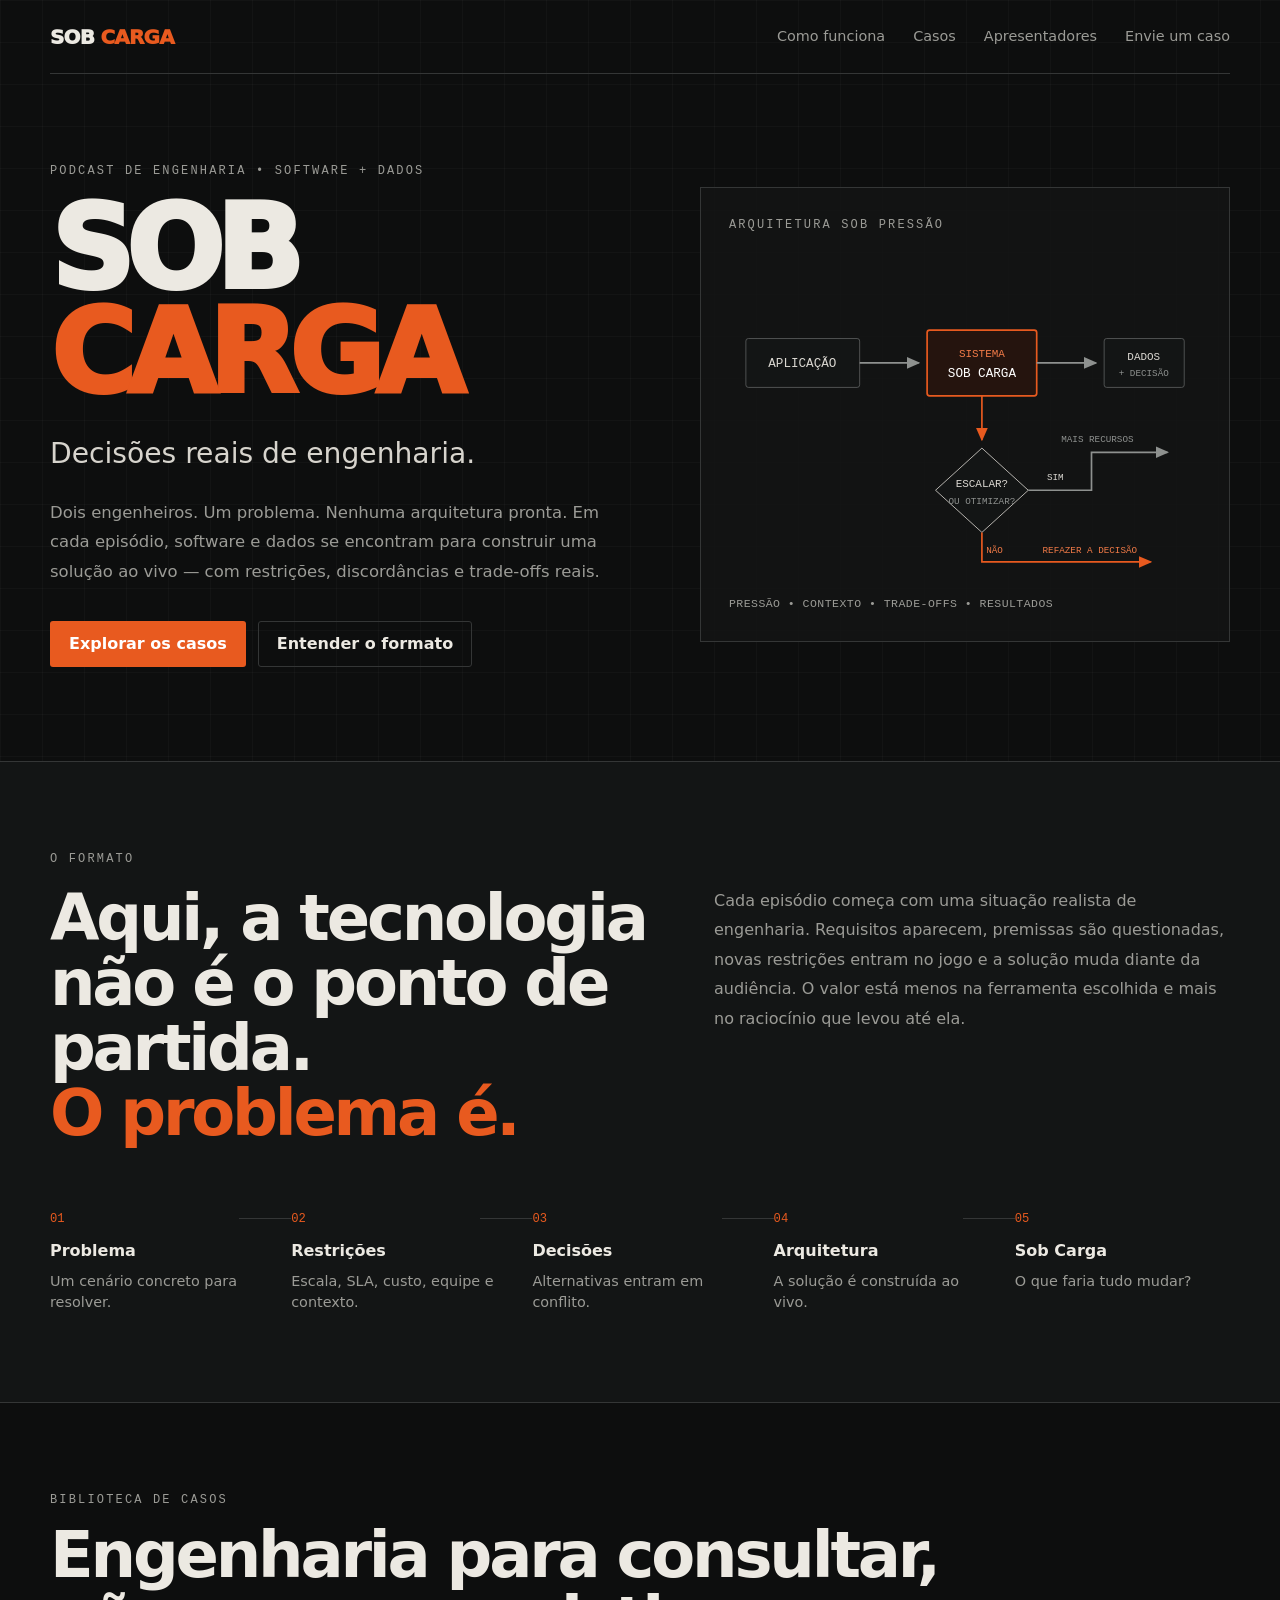
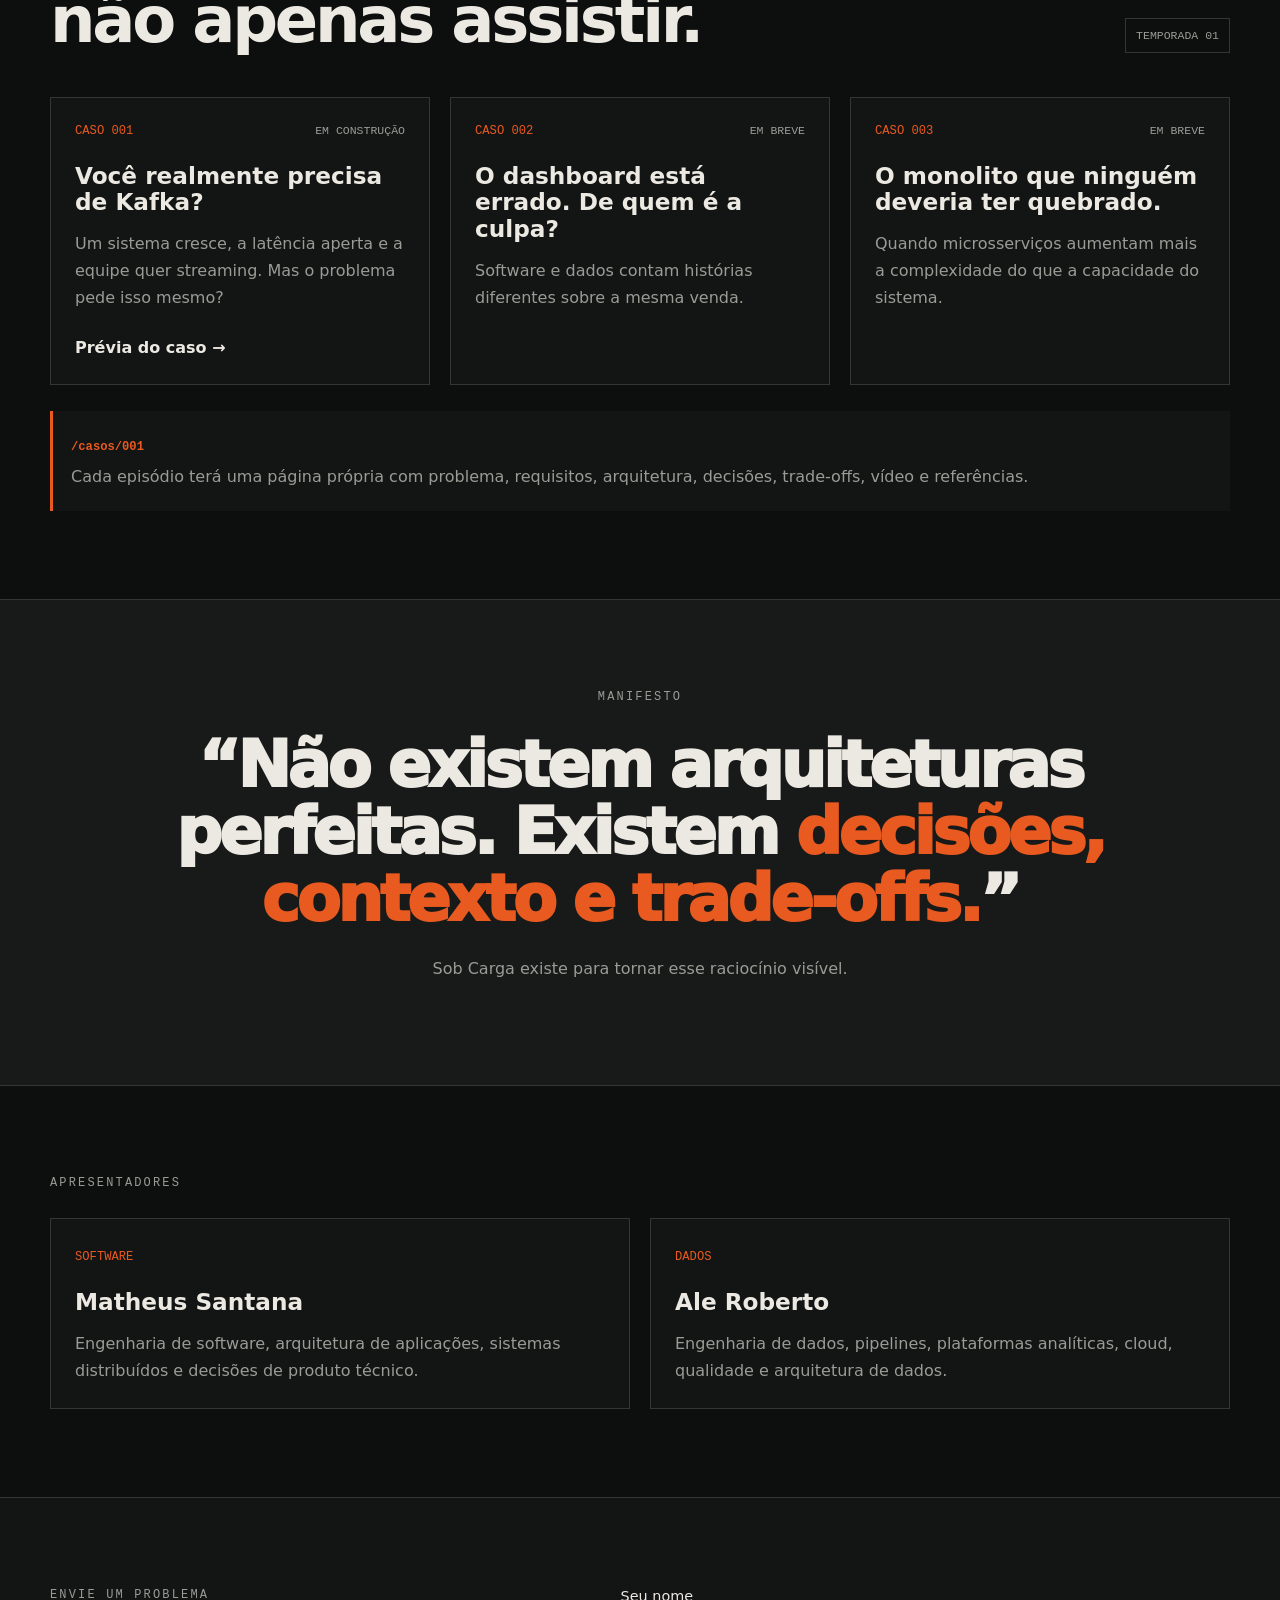
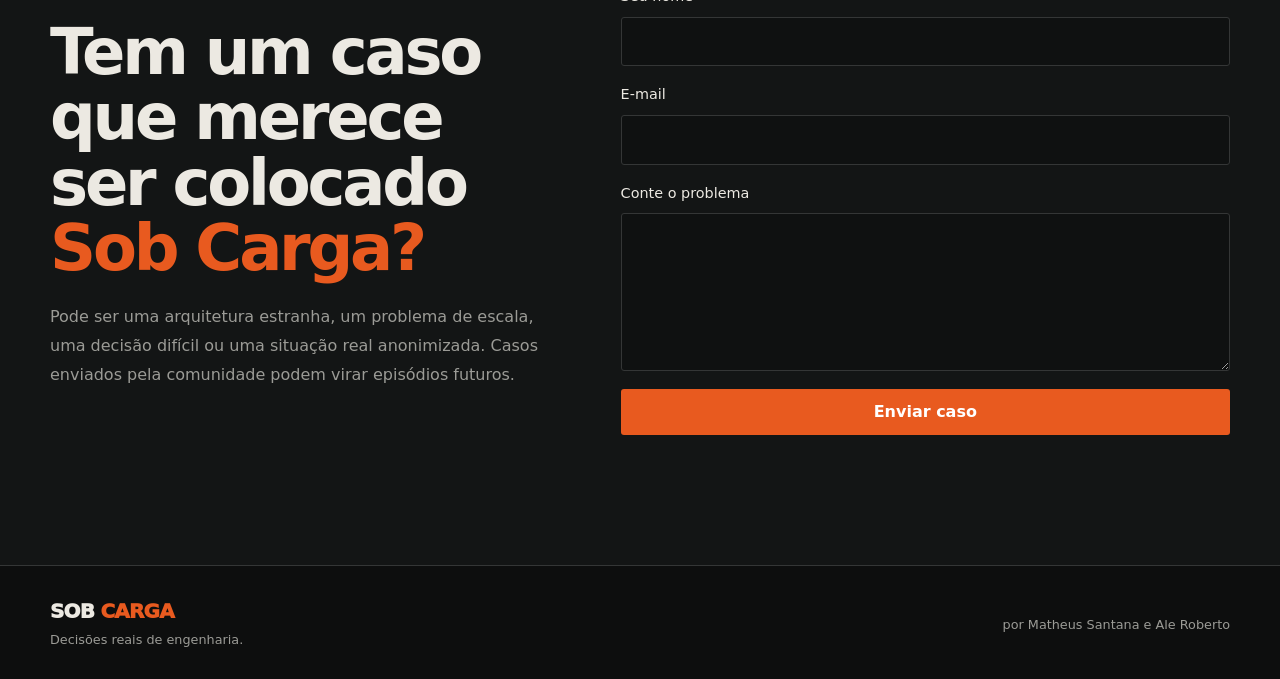
==== index.html @ 4f793120 "Initial version of Sob Carga website" ====
<!doctype html>
<html lang="pt-BR">
<head>
  <meta charset="utf-8">
  <meta name="viewport" content="width=device-width, initial-scale=1">
  <title>Sob Carga — Decisões reais de engenharia</title>
  <meta name="description" content="Sob Carga é um podcast sobre decisões reais de engenharia. Dois engenheiros, um problema e nenhuma arquitetura pronta.">
  <meta name="theme-color" content="#0d0e0e">
  <meta property="og:type" content="website">
  <meta property="og:title" content="Sob Carga — Decisões reais de engenharia">
  <meta property="og:description" content="Dois engenheiros. Um problema. Nenhuma arquitetura pronta.">
  <meta property="og:image" content="assets/img/capa-sob-carga.png">
  <link rel="stylesheet" href="css/style.css">
</head>
<body>
  <header class="site-header" id="inicio">
    <div class="shell">
      <nav class="nav" aria-label="Navegação principal">
        <a class="brand" href="#inicio">SOB <span>CARGA</span></a>
        <button class="menu-toggle" type="button" aria-expanded="false" aria-controls="main-menu">
          <span></span><span></span><span></span>
          <span class="sr-only">Abrir menu</span>
        </button>
        <div class="nav-links" id="main-menu">
          <a href="#formato">Como funciona</a>
          <a href="#casos">Casos</a>
          <a href="#hosts">Apresentadores</a>
          <a href="#enviar">Envie um caso</a>
        </div>
      </nav>

      <div class="hero">
        <div class="hero-copy">
          <p class="eyebrow">Podcast de engenharia • software + dados</p>
          <h1>SOB<br><span>CARGA</span></h1>
          <p class="hero-subtitle">Decisões reais de engenharia.</p>
          <p class="hero-text">
            Dois engenheiros. Um problema. Nenhuma arquitetura pronta.
            Em cada episódio, software e dados se encontram para construir
            uma solução ao vivo — com restrições, discordâncias e trade-offs reais.
          </p>
          <div class="hero-actions">
            <a class="btn btn-primary" href="#casos">Explorar os casos</a>
            <a class="btn btn-secondary" href="#formato">Entender o formato</a>
          </div>
        </div>

        <aside class="architecture-card" aria-label="Diagrama conceitual do Sob Carga">
          <p class="eyebrow">Arquitetura sob pressão</p>
          <svg class="architecture-svg" viewBox="0 0 560 400" role="img" aria-label="Sistema sendo colocado sob carga e reavaliado">
            <defs>
              <marker id="arrow" markerWidth="8" markerHeight="8" refX="7" refY="3.5" orient="auto">
                <polygon points="0 0, 8 3.5, 0 7"></polygon>
              </marker>
              <marker id="arrowOrange" markerWidth="8" markerHeight="8" refX="7" refY="3.5" orient="auto">
                <polygon class="arrow-orange" points="0 0, 8 3.5, 0 7"></polygon>
              </marker>
            </defs>
            <rect class="box" x="20" y="105" width="135" height="58" rx="3"></rect>
            <text x="87" y="139">APLICAÇÃO</text>
            <line class="line" x1="155" y1="134" x2="225" y2="134" marker-end="url(#arrow)"></line>
            <rect class="box box-hot" x="235" y="95" width="130" height="78" rx="3"></rect>
            <text class="hot small" x="300" y="127">SISTEMA</text>
            <text class="bright" x="300" y="151">SOB CARGA</text>
            <line class="line" x1="365" y1="134" x2="435" y2="134" marker-end="url(#arrow)"></line>
            <rect class="box" x="445" y="105" width="95" height="58" rx="3"></rect>
            <text class="small" x="492" y="130">DADOS</text>
            <text class="tiny muted" x="492" y="149">+ DECISÃO</text>
            <line class="line-hot" x1="300" y1="173" x2="300" y2="225" marker-end="url(#arrowOrange)"></line>
            <polygon class="decision" points="300,235 355,285 300,335 245,285"></polygon>
            <text class="small" x="300" y="281">ESCALAR?</text>
            <text class="tiny muted" x="300" y="301">OU OTIMIZAR?</text>
            <path class="line" d="M355 285 H430 V240 H520" marker-end="url(#arrow)"></path>
            <text class="tiny" x="387" y="273">SIM</text>
            <path class="line-hot" d="M300 335 V370 H500" marker-end="url(#arrowOrange)"></path>
            <text class="tiny hot" x="315" y="359">NÃO</text>
            <text class="tiny muted" x="437" y="228">MAIS RECURSOS</text>
            <text class="tiny hot" x="428" y="360">REFAZER A DECISÃO</text>
          </svg>
          <p class="diagram-caption">PRESSÃO • CONTEXTO • TRADE-OFFS • RESULTADOS</p>
        </aside>
      </div>
    </div>
  </header>

  <main>
    <section class="section section-panel" id="formato">
      <div class="shell">
        <p class="eyebrow">O formato</p>
        <div class="split-intro">
          <h2>Aqui, a tecnologia não é o ponto de partida.<br><span>O problema é.</span></h2>
          <p>
            Cada episódio começa com uma situação realista de engenharia.
            Requisitos aparecem, premissas são questionadas, novas restrições entram no jogo
            e a solução muda diante da audiência. O valor está menos na ferramenta escolhida
            e mais no raciocínio que levou até ela.
          </p>
        </div>

        <div class="steps">
          <article><span>01</span><h3>Problema</h3><p>Um cenário concreto para resolver.</p></article>
          <article><span>02</span><h3>Restrições</h3><p>Escala, SLA, custo, equipe e contexto.</p></article>
          <article><span>03</span><h3>Decisões</h3><p>Alternativas entram em conflito.</p></article>
          <article><span>04</span><h3>Arquitetura</h3><p>A solução é construída ao vivo.</p></article>
          <article><span>05</span><h3>Sob Carga</h3><p>O que faria tudo mudar?</p></article>
        </div>
      </div>
    </section>

    <section class="section" id="casos">
      <div class="shell">
        <div class="section-heading">
          <div>
            <p class="eyebrow">Biblioteca de casos</p>
            <h2>Engenharia para consultar,<br>não apenas assistir.</h2>
          </div>
          <span class="season-tag">TEMPORADA 01</span>
        </div>

        <div class="case-grid">
          <article class="case-card">
            <div class="case-meta"><span>CASO 001</span><small>EM CONSTRUÇÃO</small></div>
            <h3>Você realmente precisa de Kafka?</h3>
            <p>Um sistema cresce, a latência aperta e a equipe quer streaming. Mas o problema pede isso mesmo?</p>
            <a href="casos/001/">Prévia do caso →</a>
          </article>

          <article class="case-card">
            <div class="case-meta"><span>CASO 002</span><small>EM BREVE</small></div>
            <h3>O dashboard está errado. De quem é a culpa?</h3>
            <p>Software e dados contam histórias diferentes sobre a mesma venda.</p>
          </article>

          <article class="case-card">
            <div class="case-meta"><span>CASO 003</span><small>EM BREVE</small></div>
            <h3>O monolito que ninguém deveria ter quebrado.</h3>
            <p>Quando microsserviços aumentam mais a complexidade do que a capacidade do sistema.</p>
          </article>
        </div>

        <div class="route-note">
          <strong>/casos/001</strong>
          <p>Cada episódio terá uma página própria com problema, requisitos, arquitetura, decisões, trade-offs, vídeo e referências.</p>
        </div>
      </div>
    </section>

    <section class="section manifesto">
      <div class="shell manifesto-inner">
        <p class="eyebrow">Manifesto</p>
        <blockquote>“Não existem arquiteturas perfeitas. Existem <span>decisões, contexto e trade-offs.</span>”</blockquote>
        <p>Sob Carga existe para tornar esse raciocínio visível.</p>
      </div>
    </section>

    <section class="section" id="hosts">
      <div class="shell">
        <p class="eyebrow">Apresentadores</p>
        <div class="host-grid">
          <article class="host-card">
            <span>SOFTWARE</span>
            <h3>Matheus Santana</h3>
            <p>Engenharia de software, arquitetura de aplicações, sistemas distribuídos e decisões de produto técnico.</p>
          </article>
          <article class="host-card">
            <span>DADOS</span>
            <h3>Ale Roberto</h3>
            <p>Engenharia de dados, pipelines, plataformas analíticas, cloud, qualidade e arquitetura de dados.</p>
          </article>
        </div>
      </div>
    </section>

    <section class="section section-panel" id="enviar">
      <div class="shell form-layout">
        <div>
          <p class="eyebrow">Envie um problema</p>
          <h2>Tem um caso que merece ser colocado <span>Sob Carga?</span></h2>
          <p class="form-copy">Pode ser uma arquitetura estranha, um problema de escala, uma decisão difícil ou uma situação real anonimizada. Casos enviados pela comunidade podem virar episódios futuros.</p>
        </div>

        <form id="case-form" novalidate>
          <label>Seu nome<input type="text" name="name" autocomplete="name" required></label>
          <label>E-mail<input type="email" name="email" autocomplete="email" required></label>
          <label>Conte o problema<textarea name="case" rows="6" required></textarea></label>
          <button class="btn btn-primary btn-full" type="submit">Enviar caso</button>
          <p class="form-message" id="form-message" aria-live="polite"></p>
        </form>
      </div>
    </section>
  </main>

  <footer class="site-footer">
    <div class="shell footer-inner">
      <div><div class="brand footer-brand">SOB <span>CARGA</span></div><p>Decisões reais de engenharia.</p></div>
      <p>por Matheus Santana e Ale Roberto</p>
    </div>
  </footer>

  <script src="js/main.js"></script>
</body>
</html>
---- css/style.css ----
:root {
  --bg:#0d0e0e; --panel:#131515; --panel-2:#181a1a; --text:#ece9e2;
  --muted:#9b9b96; --line:#343636; --line-2:#5b5e5d; --orange:#e85a1f;
  --orange-soft:#f07a47; --max:1180px;
}
*,
*::before,
*::after { box-sizing:border-box; }
html { scroll-behavior:smooth; }
body {
  margin:0; background:var(--bg); color:var(--text);
  font-family:Inter,ui-sans-serif,system-ui,-apple-system,BlinkMacSystemFont,"Segoe UI",sans-serif;
  line-height:1.5;
}
a { color:inherit; }
button,input,textarea { font:inherit; }
img,svg { display:block; max-width:100%; }
.sr-only {
  position:absolute; width:1px; height:1px; padding:0; margin:-1px;
  overflow:hidden; clip:rect(0,0,0,0); white-space:nowrap; border:0;
}
.shell { width:min(100% - 40px,var(--max)); margin-inline:auto; }
.eyebrow {
  margin:0; color:var(--muted);
  font-family:ui-monospace,SFMono-Regular,Menlo,Monaco,Consolas,monospace;
  font-size:.75rem; letter-spacing:.18em; text-transform:uppercase;
}
.site-header {
  min-height:720px; border-bottom:1px solid var(--line);
  background:
    linear-gradient(rgba(255,255,255,.024) 1px,transparent 1px),
    linear-gradient(90deg,rgba(255,255,255,.024) 1px,transparent 1px),
    var(--bg);
  background-size:42px 42px;
}
.nav {
  min-height:74px; display:flex; align-items:center; justify-content:space-between;
  gap:24px; border-bottom:1px solid var(--line);
}
.brand {
  text-decoration:none; font-weight:950; letter-spacing:-.04em; font-size:1.25rem;
}
.brand span,
.hero h1 span,
.split-intro h2 span,
.manifesto span,
.form-layout h2 span,
.footer-brand span { color:var(--orange); }
.nav-links { display:flex; align-items:center; gap:28px; }
.nav-links a { text-decoration:none; color:var(--muted); font-size:.9rem; }
.nav-links a:hover,
.nav-links a:focus-visible { color:var(--text); }
.menu-toggle {
  display:none; width:44px; height:44px; border:1px solid var(--line);
  background:transparent; color:var(--text); border-radius:3px;
}
.menu-toggle span:not(.sr-only) {
  display:block; width:20px; height:1px; margin:5px auto; background:currentColor;
}
.hero {
  display:grid; grid-template-columns:minmax(0,1.05fr) minmax(0,.95fr);
  gap:64px; align-items:center; padding:88px 0 94px;
}
.hero h1 {
  margin:18px 0 0; max-width:760px; font-size:clamp(4.25rem,9vw,7.75rem);
  line-height:.9; letter-spacing:-.07em; font-weight:950;
}
.hero-subtitle {
  margin:28px 0 0; font-size:clamp(1.35rem,2.2vw,2rem); color:#d7d4cd;
}
.hero-text {
  max-width:650px; margin:22px 0 0; color:var(--muted); font-size:1.03rem; line-height:1.8;
}
.hero-actions { display:flex; flex-wrap:wrap; gap:12px; margin-top:34px; }
.btn {
  min-height:46px; display:inline-flex; align-items:center; justify-content:center;
  padding:0 18px; border-radius:3px; border:1px solid transparent;
  text-decoration:none; font-weight:800; cursor:pointer;
}
.btn-primary { background:var(--orange); color:#fff; }
.btn-primary:hover,
.btn-primary:focus-visible { filter:brightness(1.08); }
.btn-secondary { border-color:var(--line); background:transparent; color:var(--text); }
.btn-secondary:hover,
.btn-secondary:focus-visible { border-color:#696c6c; }
.btn-full { width:100%; }
.architecture-card {
  padding:28px; border:1px solid var(--line); background:rgba(19,21,21,.9);
}
.architecture-svg { width:100%; margin-top:16px; }
.architecture-svg text {
  text-anchor:middle; fill:#dad7d1; font-size:15px;
  font-family:ui-monospace,SFMono-Regular,Menlo,Monaco,Consolas,monospace;
}
.architecture-svg .small { font-size:13px; }
.architecture-svg .tiny { font-size:11px; }
.architecture-svg .muted { fill:#8e918f; }
.architecture-svg .bright { fill:#fff; }
.architecture-svg .hot { fill:var(--orange-soft); }
.architecture-svg .box { fill:#131515; stroke:var(--line-2); }
.architecture-svg .box-hot { fill:#25140e; stroke:var(--orange); stroke-width:2; }
.architecture-svg .line { fill:none; stroke:#8e918f; stroke-width:2; }
.architecture-svg .line-hot { fill:none; stroke:var(--orange); stroke-width:2; }
.architecture-svg marker polygon { fill:#8e918f; }
.architecture-svg marker .arrow-orange { fill:var(--orange); }
.architecture-svg .decision { fill:#131515; stroke:#d3d0ca; }
.diagram-caption {
  margin:8px 0 0; color:var(--muted);
  font-family:ui-monospace,SFMono-Regular,Menlo,Monaco,Consolas,monospace;
  font-size:.72rem; letter-spacing:.04em;
}
.section { padding:88px 0; border-bottom:1px solid var(--line); }
.section-panel { background:var(--panel); }
.split-intro {
  display:grid; grid-template-columns:minmax(0,1fr) minmax(0,.86fr);
  gap:64px; margin-top:18px;
}
.split-intro h2,
.section-heading h2,
.form-layout h2 {
  margin:0; font-size:clamp(2.3rem,5vw,4.2rem); line-height:1.02; letter-spacing:-.05em;
}
.split-intro p {
  margin:0; color:var(--muted); font-size:1rem; line-height:1.85;
}
.steps {
  display:grid; grid-template-columns:repeat(5,minmax(0,1fr));
  gap:26px; margin-top:58px;
}
.steps article { position:relative; min-width:0; }
.steps article:not(:last-child)::after {
  content:""; position:absolute; top:13px; right:-26px; width:52px; height:1px; background:var(--line);
}
.steps span,
.case-meta span,
.host-card>span,
.route-note strong {
  color:var(--orange);
  font-family:ui-monospace,SFMono-Regular,Menlo,Monaco,Consolas,monospace;
  font-size:.76rem;
}
.steps h3 { margin:10px 0 0; font-size:1rem; }
.steps p { margin:8px 0 0; color:var(--muted); font-size:.9rem; }
.section-heading {
  display:flex; align-items:end; justify-content:space-between; gap:24px;
}
.section-heading h2 { margin-top:14px; }
.season-tag {
  flex:0 0 auto; padding:8px 10px; border:1px solid var(--line); color:var(--muted);
  font-family:ui-monospace,SFMono-Regular,Menlo,Monaco,Consolas,monospace; font-size:.72rem;
}
.case-grid {
  display:grid; grid-template-columns:repeat(3,minmax(0,1fr));
  gap:20px; margin-top:44px;
}
.case-card,
.host-card {
  min-width:0; padding:24px; border:1px solid var(--line); background:var(--panel);
}
.case-meta { display:flex; justify-content:space-between; gap:16px; }
.case-meta small {
  color:var(--muted);
  font-family:ui-monospace,SFMono-Regular,Menlo,Monaco,Consolas,monospace; font-size:.72rem;
}
.case-card h3,
.host-card h3 { margin:22px 0 0; font-size:1.45rem; line-height:1.15; }
.case-card p,
.host-card p { margin:14px 0 0; color:var(--muted); line-height:1.7; }
.case-card a {
  display:inline-block; margin-top:24px; text-decoration:none; font-weight:800;
}
.case-card a:hover,
.case-card a:focus-visible { color:var(--orange-soft); }
.route-note {
  margin-top:26px; padding:22px 22px 22px 18px;
  border-left:3px solid var(--orange); background:var(--panel);
}
.route-note p { margin:8px 0 0; color:var(--muted); }
.manifesto { background:var(--panel-2); }
.manifesto-inner { max-width:980px; text-align:center; }
.manifesto blockquote {
  margin:26px auto 0; font-size:clamp(2.3rem,5vw,4.6rem);
  line-height:1.05; letter-spacing:-.05em; font-weight:950;
}
.manifesto>.shell>p:last-child { margin-top:24px; color:var(--muted); }
.host-grid {
  display:grid; grid-template-columns:repeat(2,minmax(0,1fr));
  gap:20px; margin-top:26px;
}
.form-layout {
  display:grid; grid-template-columns:minmax(0,.9fr) minmax(0,1.1fr); gap:72px;
}
.form-layout h2 { margin-top:16px; }
.form-copy { margin-top:22px; color:var(--muted); line-height:1.8; }
form { display:grid; gap:18px; }
label { display:grid; gap:9px; font-size:.9rem; }
input,
textarea {
  width:100%; border:1px solid var(--line); border-radius:3px; background:#0f1111;
  color:var(--text); padding:13px 14px; outline:none;
}
input:focus,
textarea:focus { border-color:var(--orange); }
textarea { resize:vertical; }
.form-message { min-height:24px; margin:0; color:var(--muted); font-size:.88rem; }
.site-footer { padding:30px 0; background:var(--bg); }
.footer-inner {
  display:flex; align-items:center; justify-content:space-between; gap:24px;
}
.footer-inner p { margin:4px 0 0; color:var(--muted); font-size:.8rem; }

@media (max-width:900px) {
  .hero,.split-intro,.form-layout { grid-template-columns:1fr; }
  .steps { grid-template-columns:1fr 1fr; }
  .steps article::after { display:none; }
  .case-grid { grid-template-columns:1fr; }
  .hero { padding-top:62px; }
}
@media (max-width:720px) {
  .shell { width:min(100% - 28px,var(--max)); }
  .nav { position:relative; }
  .menu-toggle { display:block; }
  .nav-links {
    position:absolute; top:74px; left:0; right:0; z-index:20; display:none;
    padding:16px; border:1px solid var(--line); background:#111313;
    flex-direction:column; align-items:stretch;
  }
  .nav-links.is-open { display:flex; }
  .nav-links a { min-height:44px; display:flex; align-items:center; }
  .hero { gap:38px; padding:56px 0 64px; }
  .hero h1 { font-size:clamp(4rem,21vw,6.5rem); }
  .architecture-card { padding:18px; }
  .section { padding:62px 0; }
  .steps,.host-grid { grid-template-columns:1fr; }
  .section-heading,.footer-inner { align-items:flex-start; flex-direction:column; }
}
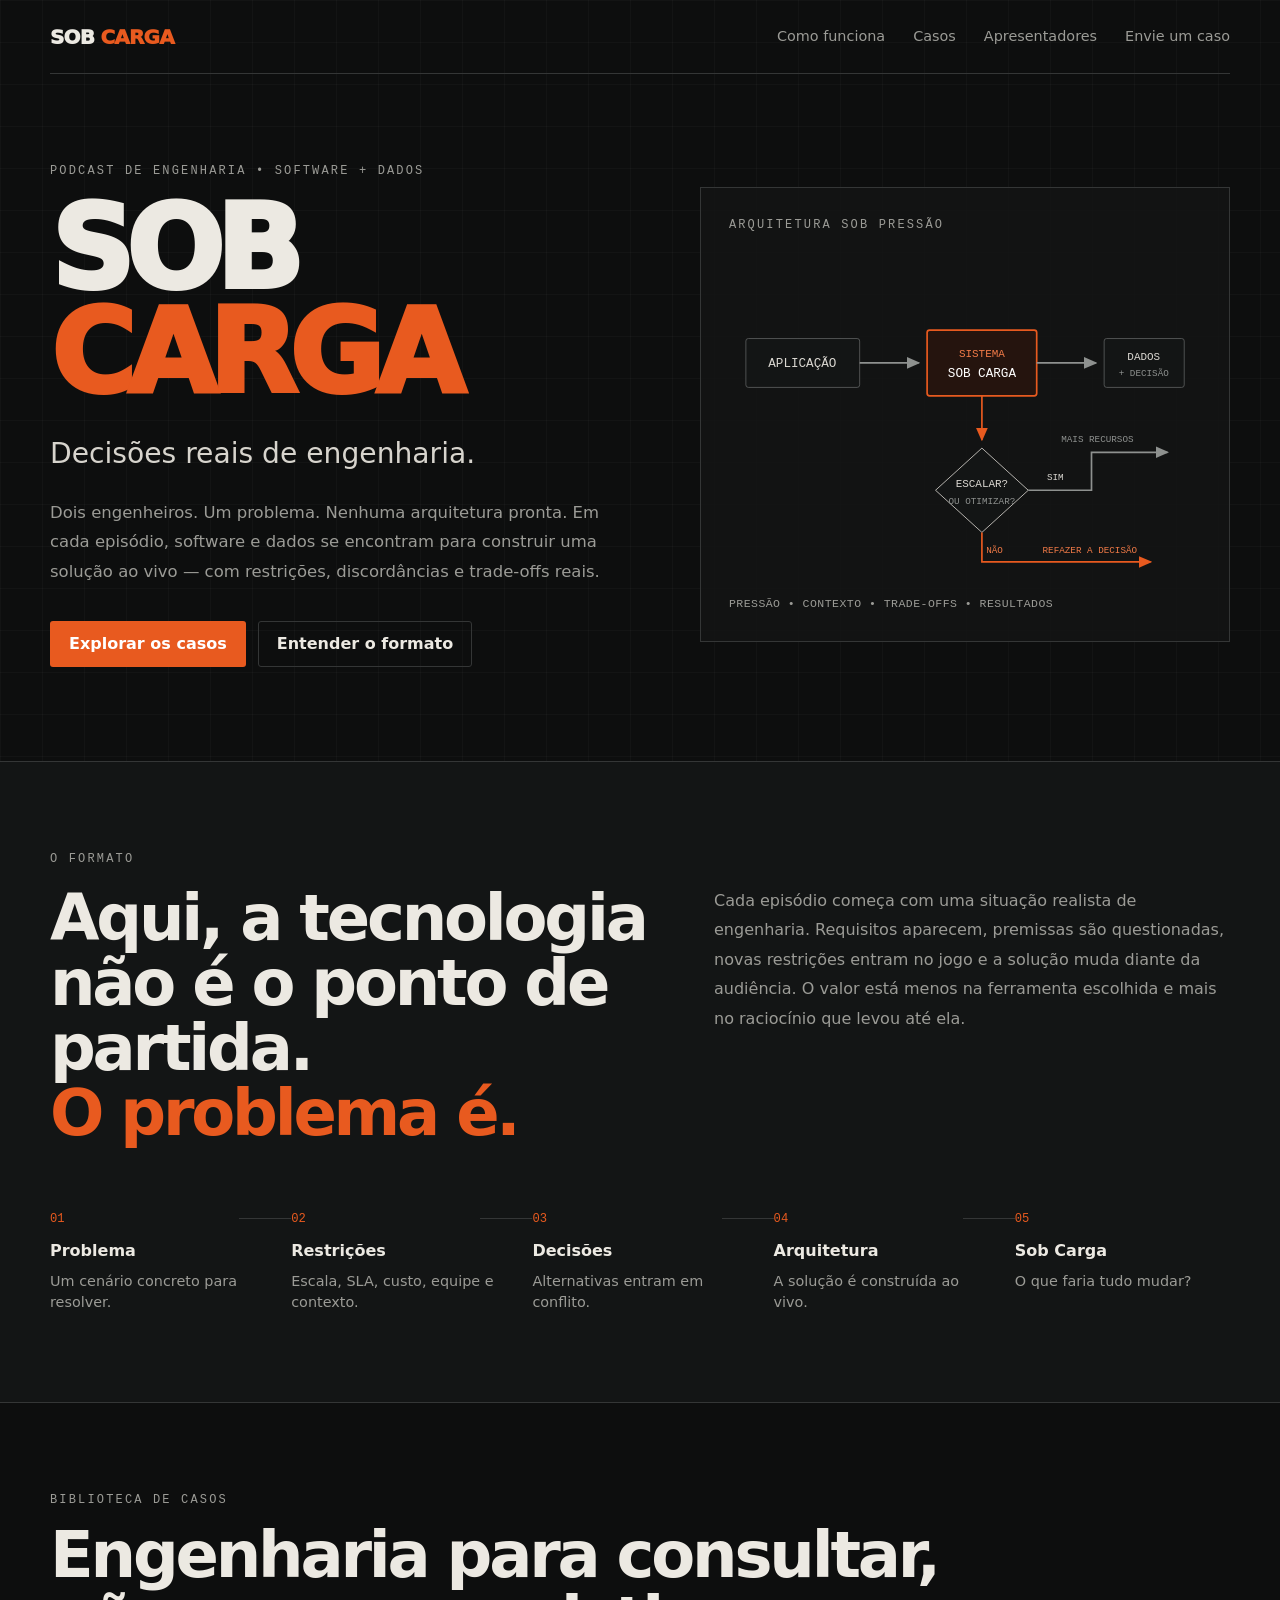
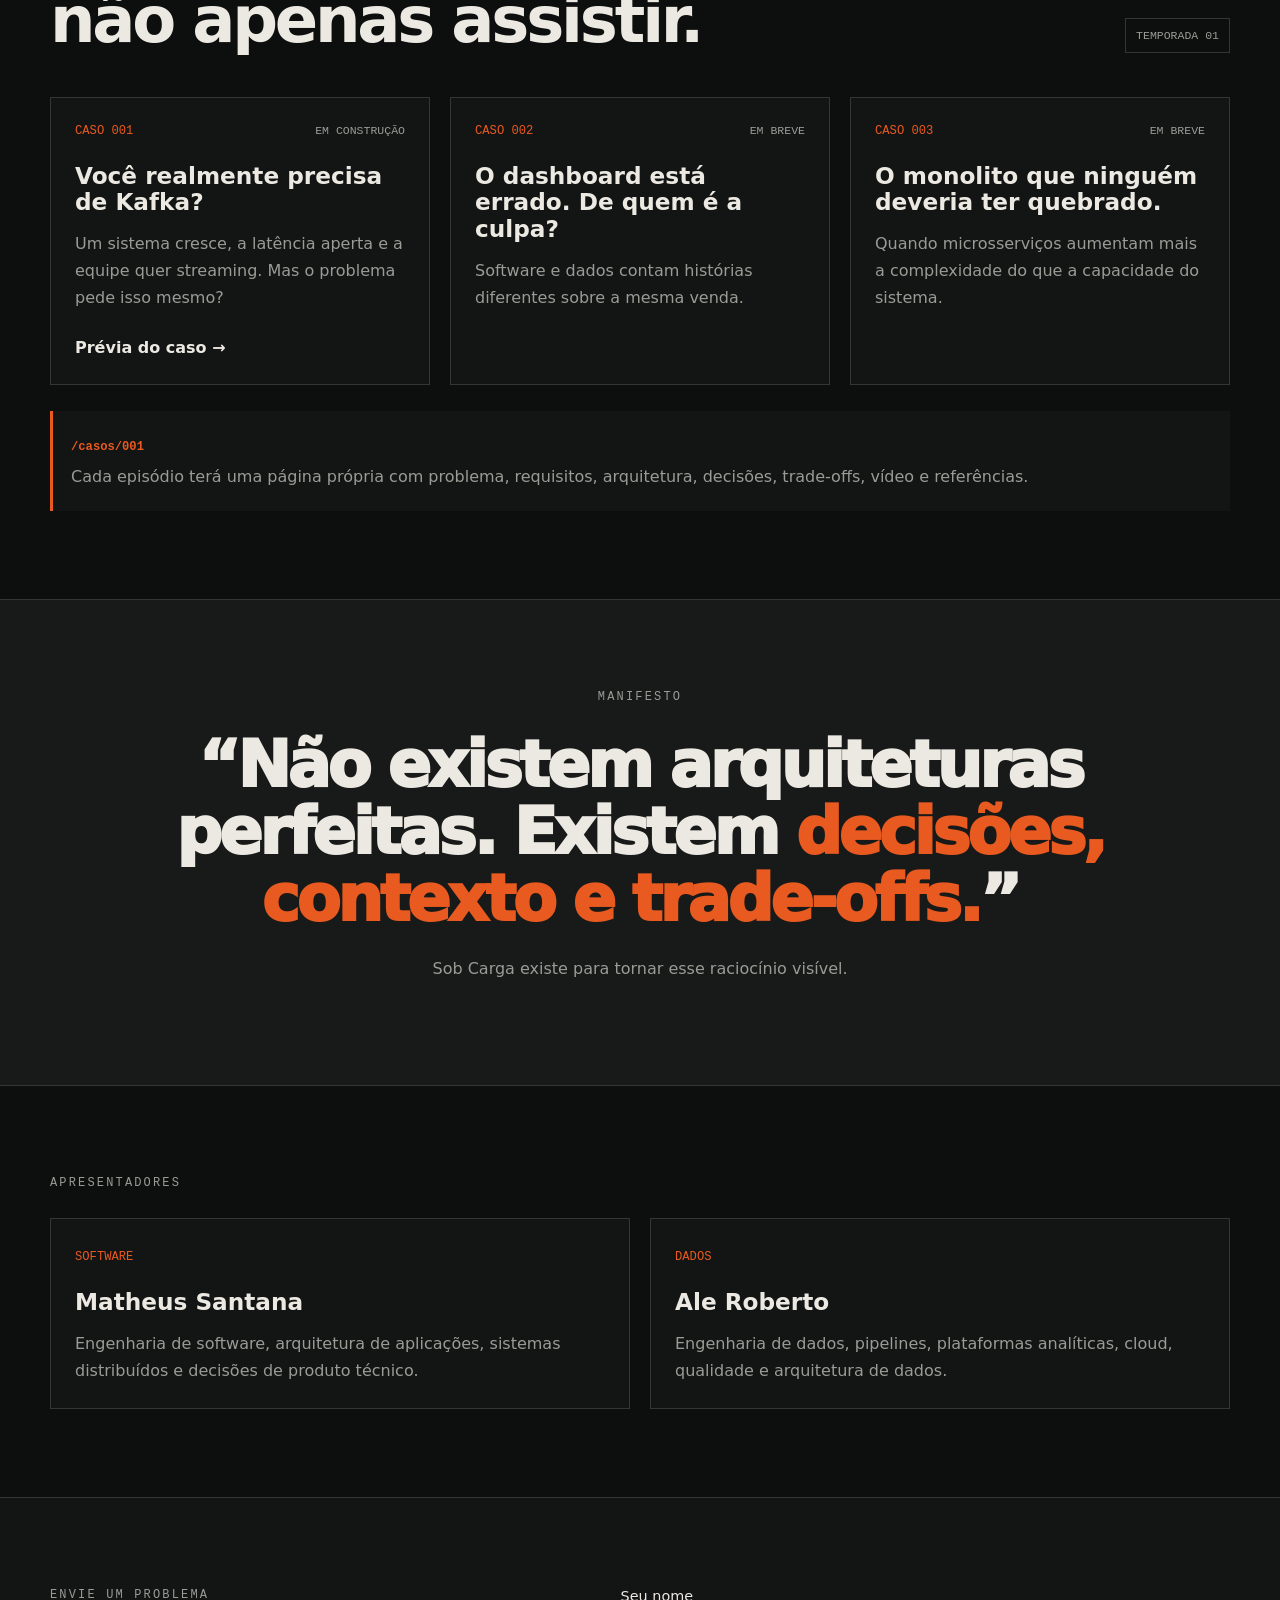
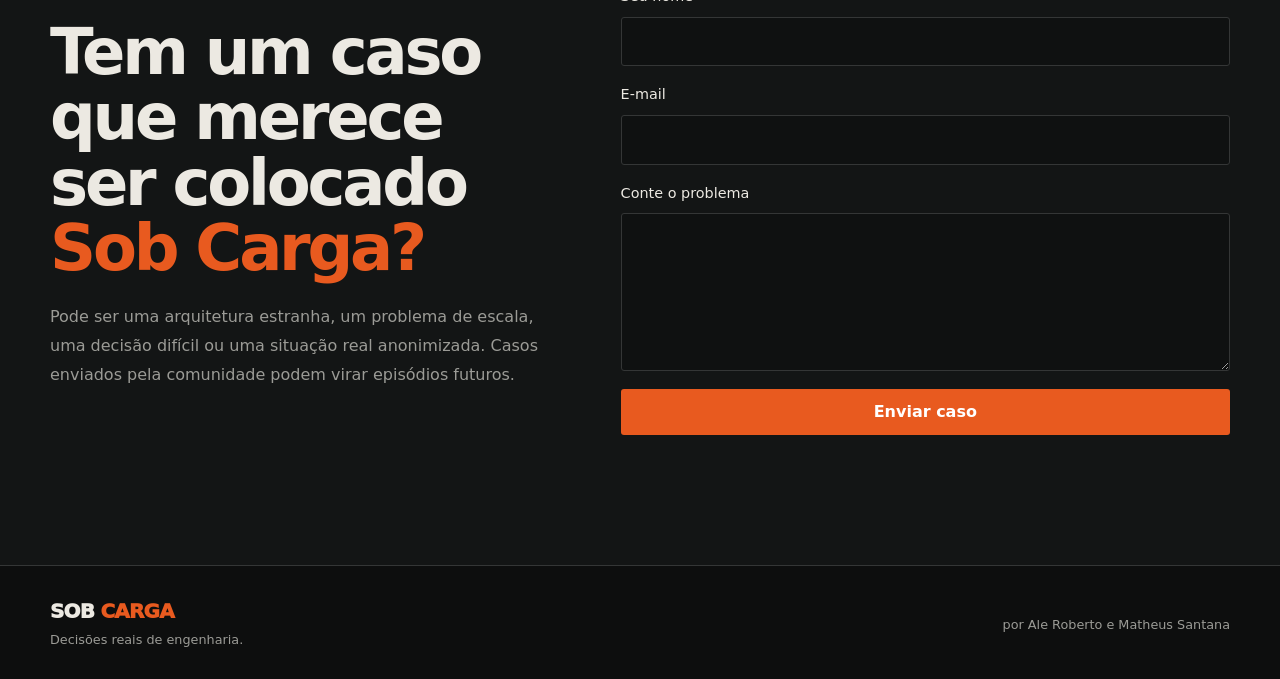
==== commit 3c6cd48b: ":Redefined layout" ====
--- a/index.html
+++ b/index.html
@@ -193,7 +193,7 @@
   <footer class="site-footer">
     <div class="shell footer-inner">
       <div><div class="brand footer-brand">SOB <span>CARGA</span></div><p>Decisões reais de engenharia.</p></div>
-      <p>por Matheus Santana e Ale Roberto</p>
+      <p>por Ale Roberto e Matheus Santana</p>
     </div>
   </footer>
 
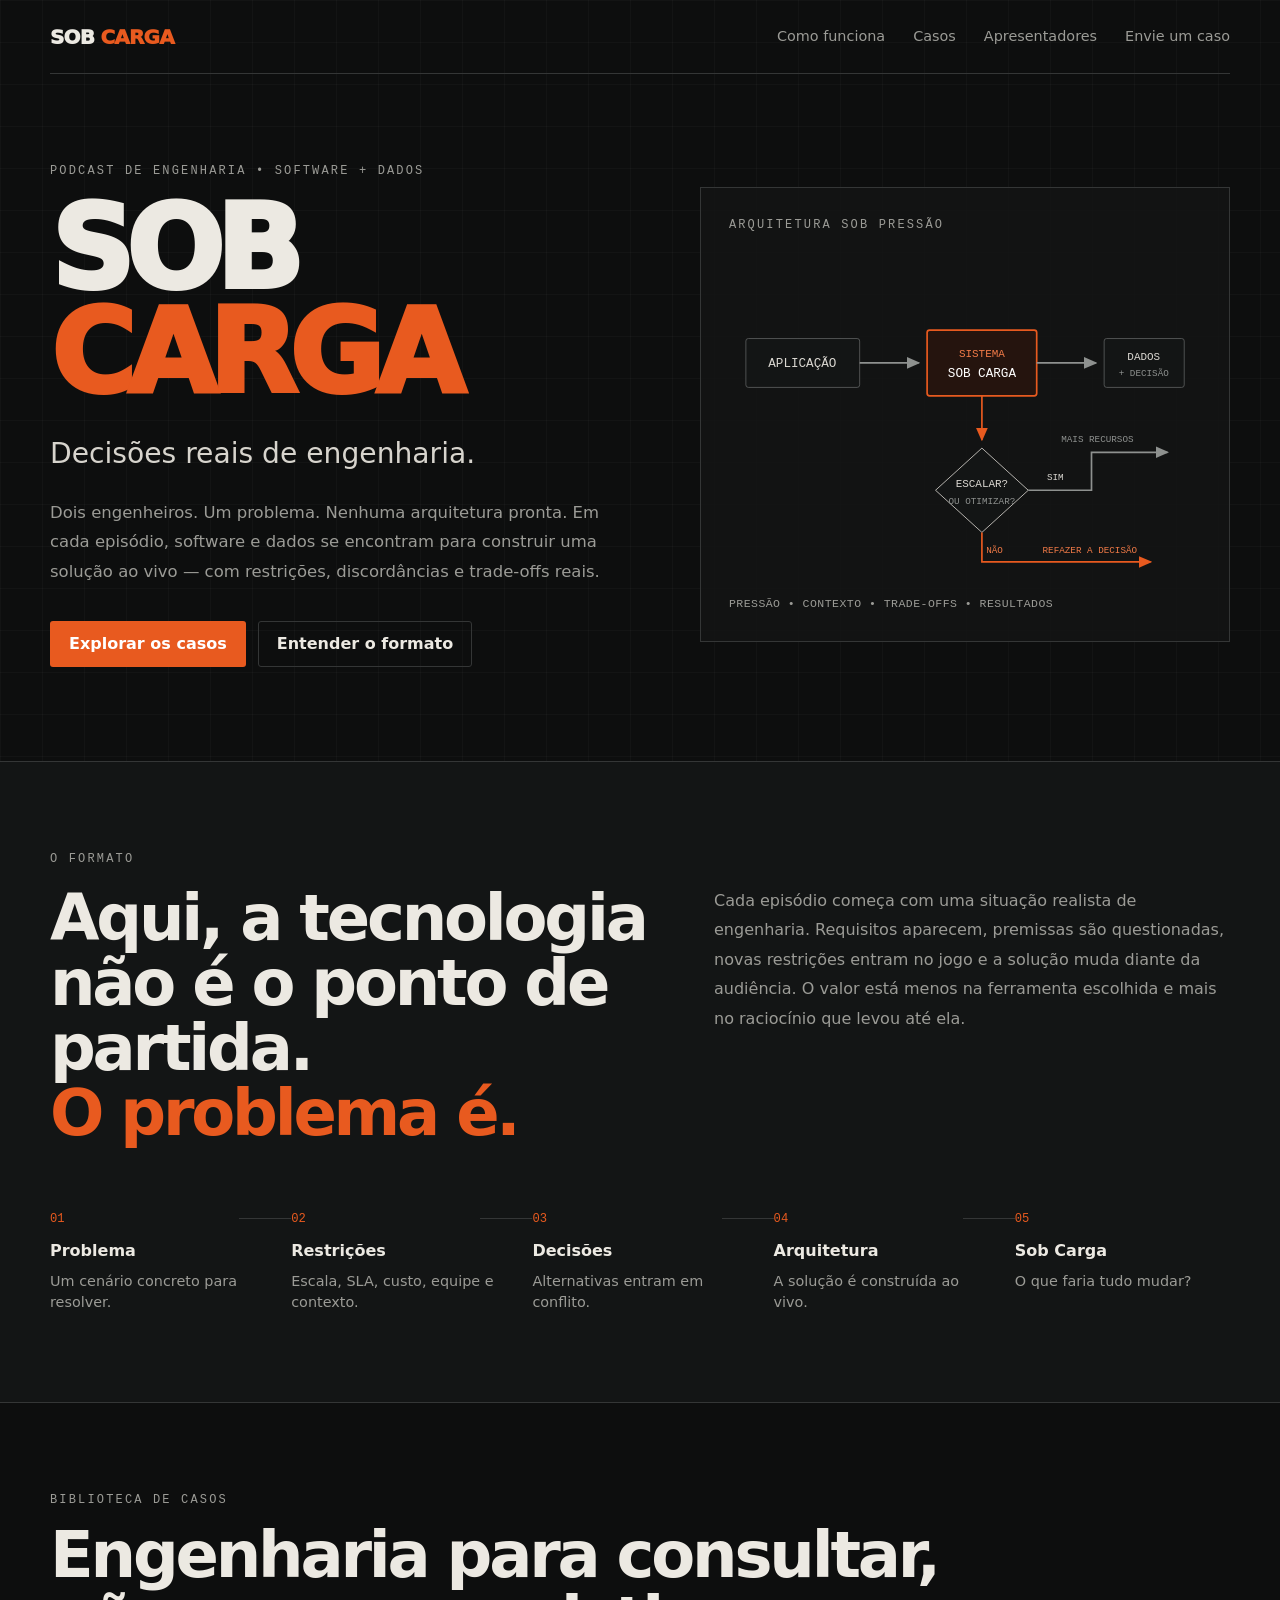
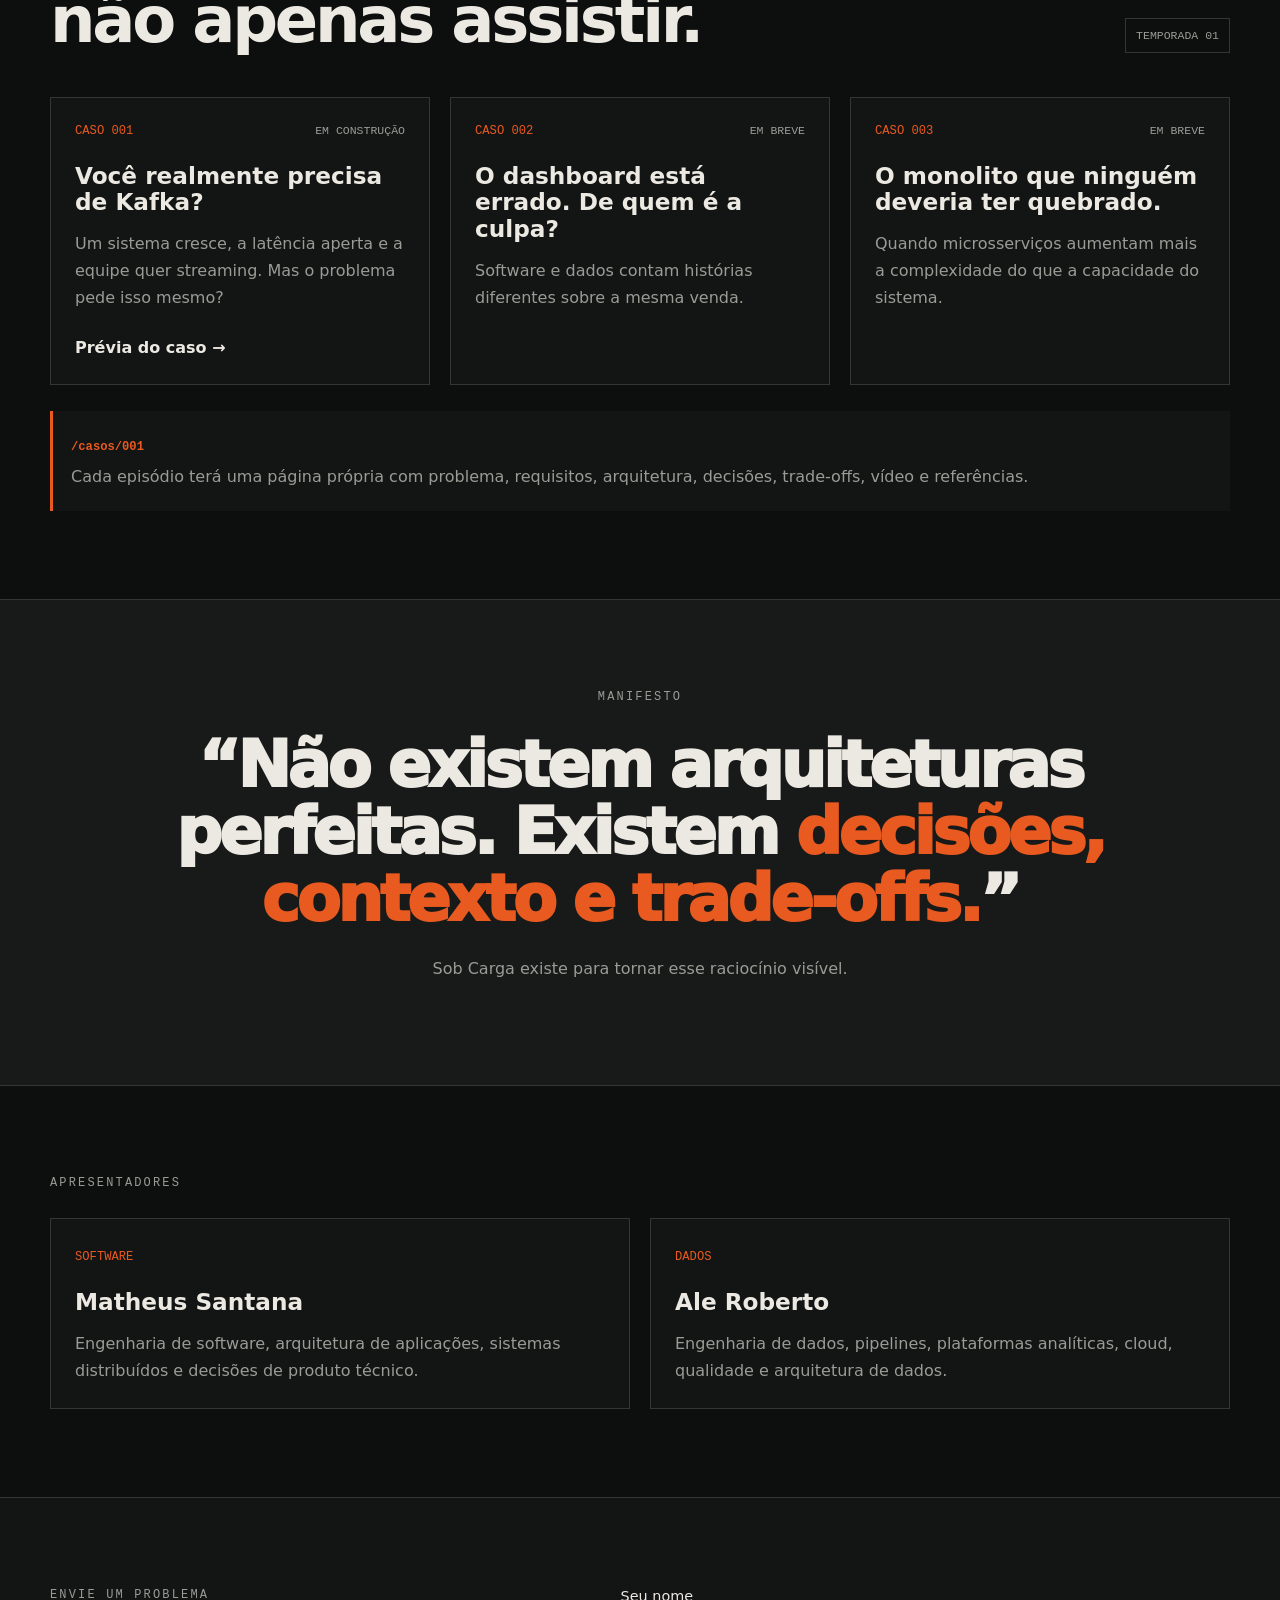
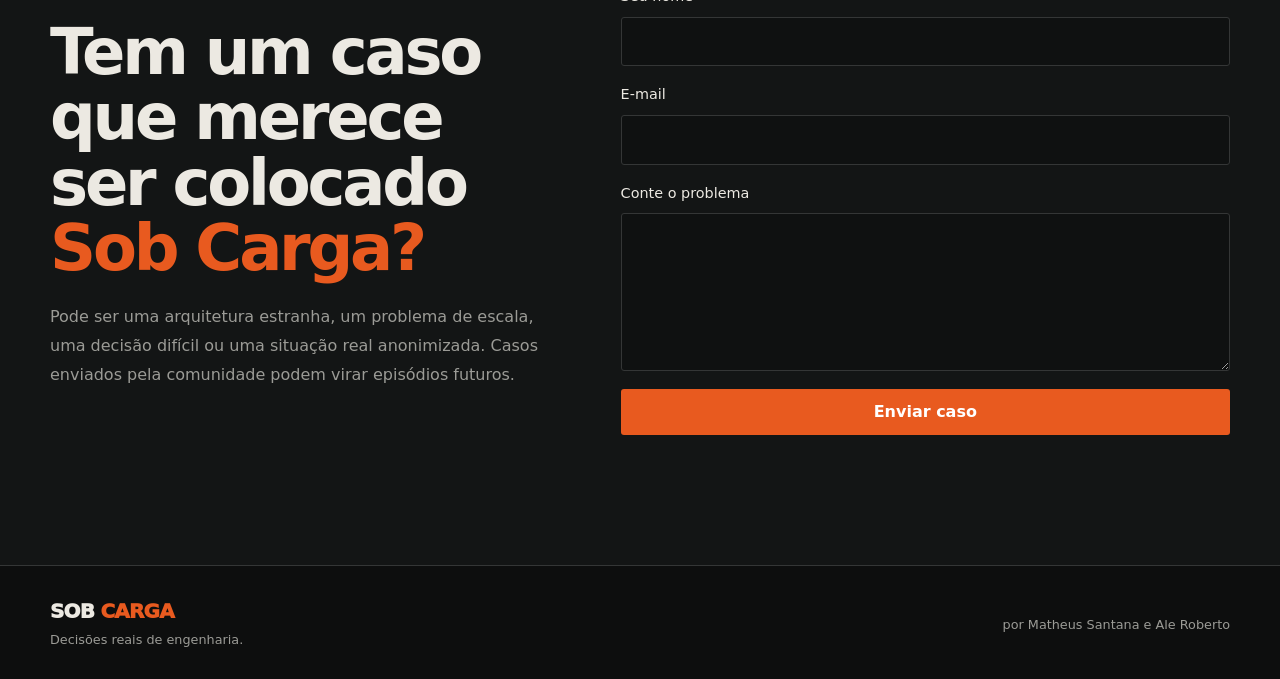
==== commit c959a5fc: "Integrate case submission form with Formspree" ====
--- a/index.html
+++ b/index.html
@@ -179,10 +179,28 @@
           <p class="form-copy">Pode ser uma arquitetura estranha, um problema de escala, uma decisão difícil ou uma situação real anonimizada. Casos enviados pela comunidade podem virar episódios futuros.</p>
         </div>
 
-        <form id="case-form" novalidate>
-          <label>Seu nome<input type="text" name="name" autocomplete="name" required></label>
-          <label>E-mail<input type="email" name="email" autocomplete="email" required></label>
-          <label>Conte o problema<textarea name="case" rows="6" required></textarea></label>
+        <form id="case-form"
+              action="https://formspree.io/f/xaeygqwk"
+              method="POST"
+              novalidate>
+          <input type="hidden" name="_subject" value="Novo caso enviado pelo site Sob Carga">
+          <input type="hidden" name="origem" value="Landing page Sob Carga">
+
+          <label>
+            Seu nome
+            <input type="text" name="name" autocomplete="name" required>
+          </label>
+
+          <label>
+            E-mail
+            <input type="email" name="email" autocomplete="email" required>
+          </label>
+
+          <label>
+            Conte o problema
+            <textarea name="case" rows="6" required></textarea>
+          </label>
+
           <button class="btn btn-primary btn-full" type="submit">Enviar caso</button>
           <p class="form-message" id="form-message" aria-live="polite"></p>
         </form>
@@ -193,7 +211,7 @@
   <footer class="site-footer">
     <div class="shell footer-inner">
       <div><div class="brand footer-brand">SOB <span>CARGA</span></div><p>Decisões reais de engenharia.</p></div>
-      <p>por Ale Roberto e Matheus Santana</p>
+      <p>por Matheus Santana e Ale Roberto</p>
     </div>
   </footer>
 
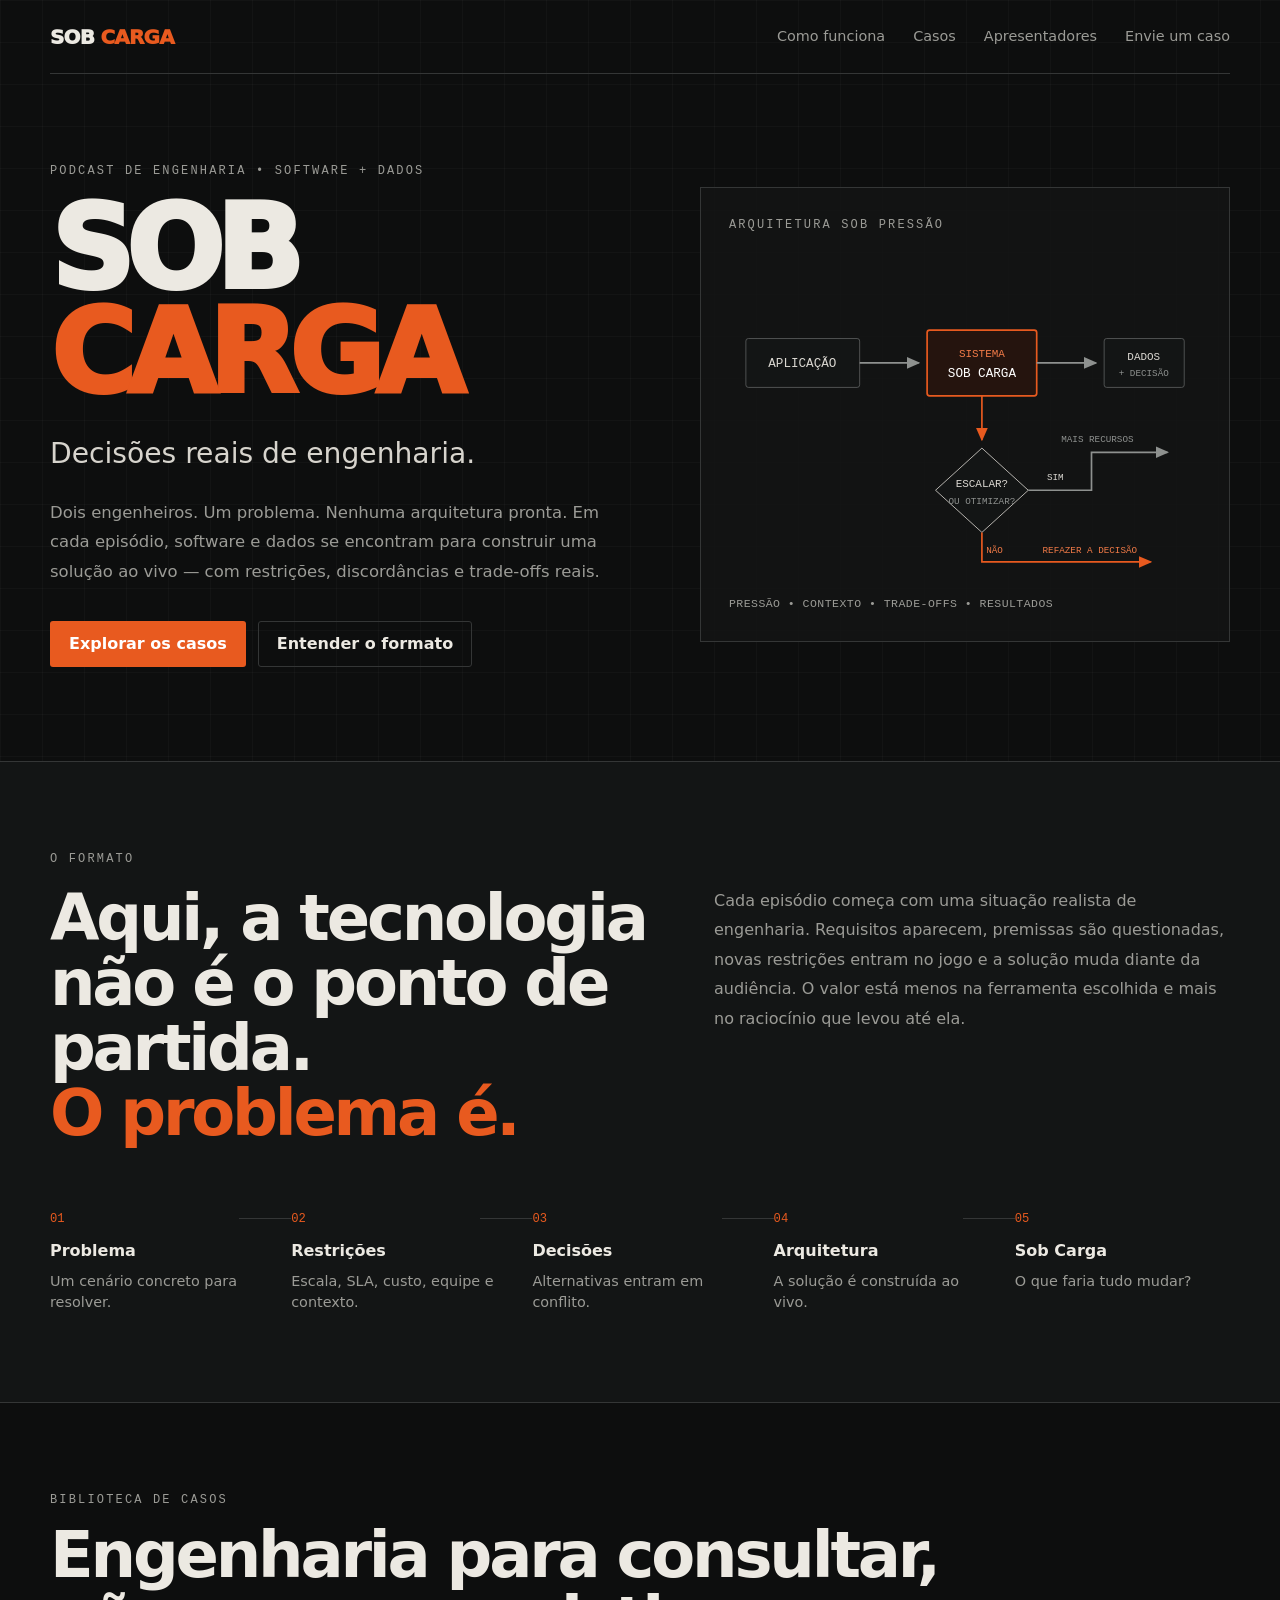
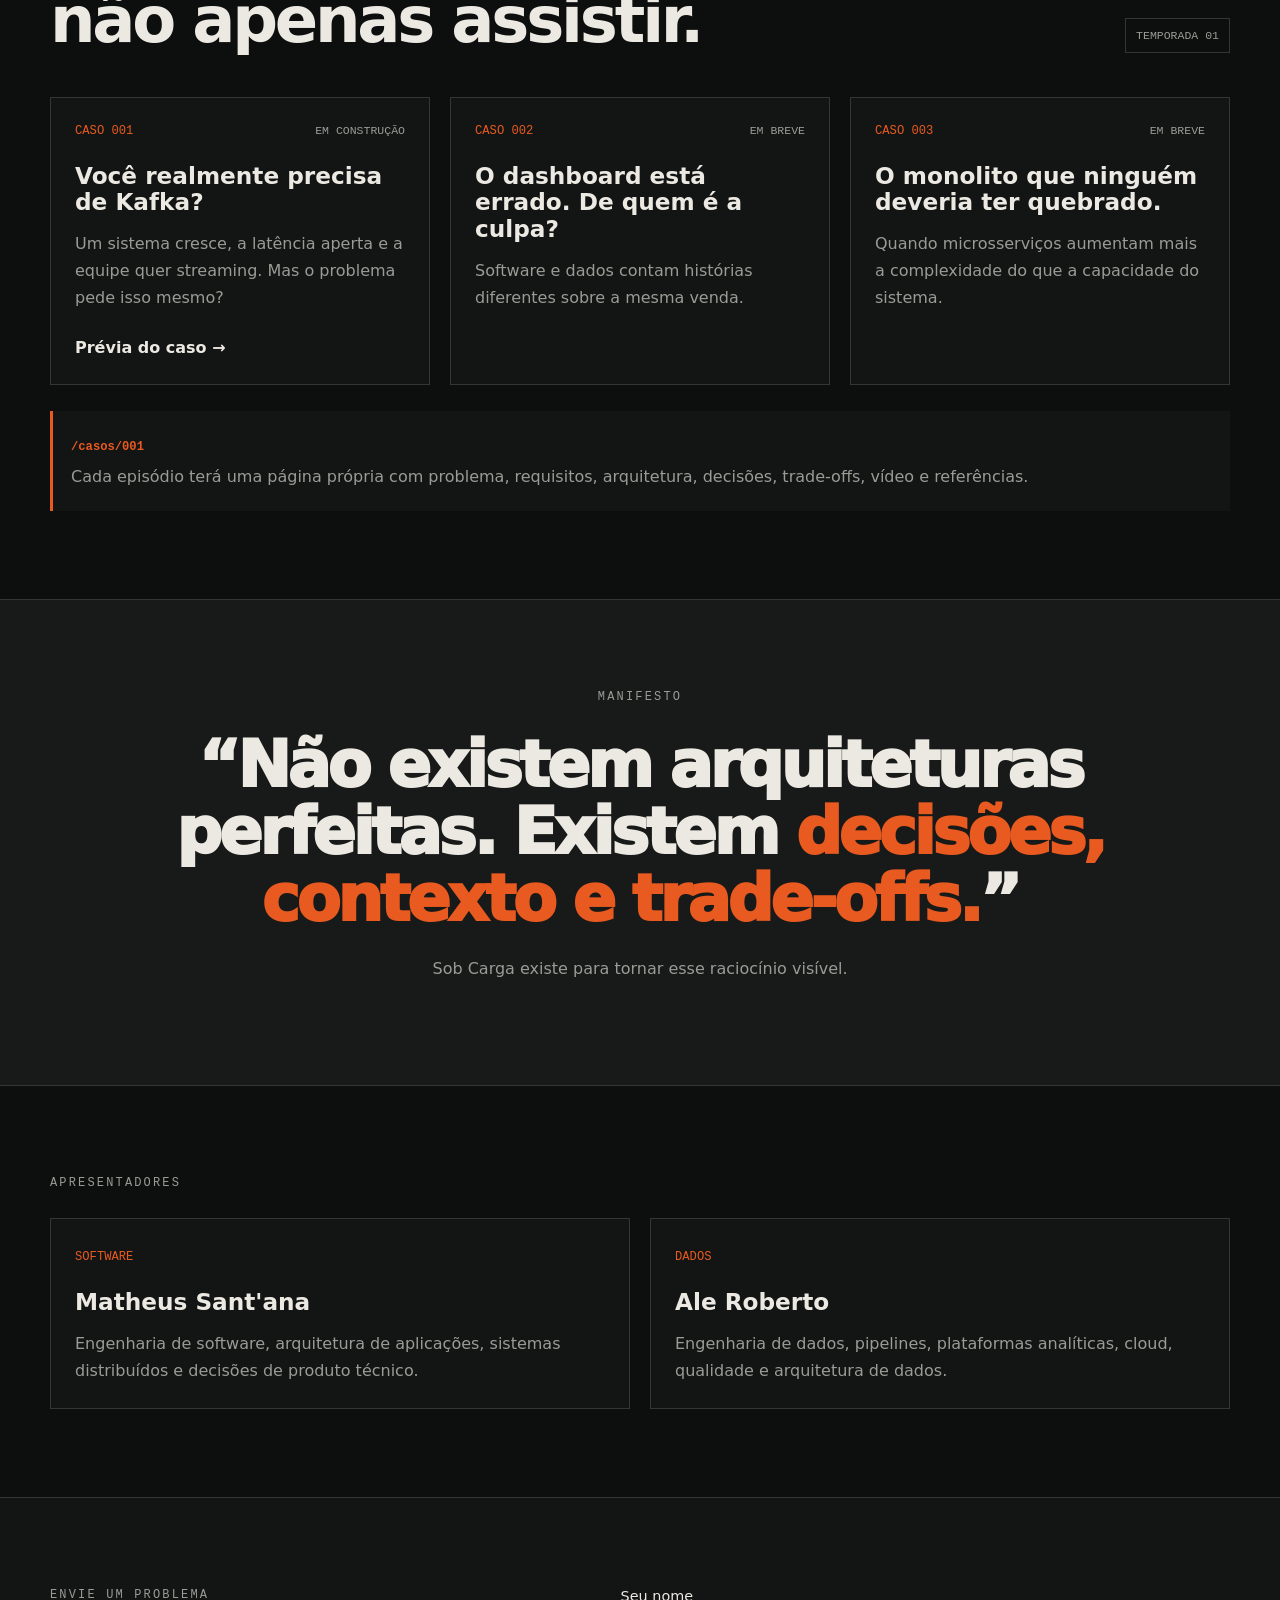
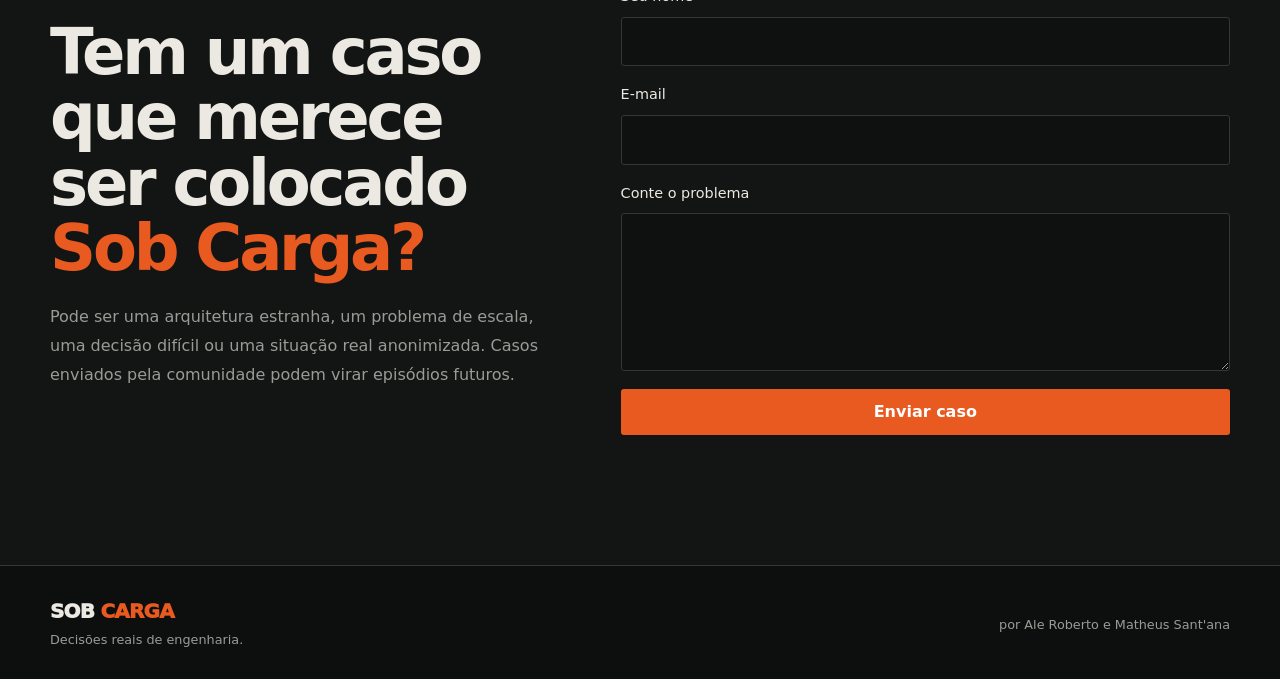
==== commit a71c3950: "redefined styles" ====
--- a/index.html
+++ b/index.html
@@ -159,7 +159,7 @@
         <div class="host-grid">
           <article class="host-card">
             <span>SOFTWARE</span>
-            <h3>Matheus Santana</h3>
+            <h3>Matheus Sant'ana</h3>
             <p>Engenharia de software, arquitetura de aplicações, sistemas distribuídos e decisões de produto técnico.</p>
           </article>
           <article class="host-card">
@@ -211,7 +211,7 @@
   <footer class="site-footer">
     <div class="shell footer-inner">
       <div><div class="brand footer-brand">SOB <span>CARGA</span></div><p>Decisões reais de engenharia.</p></div>
-      <p>por Matheus Santana e Ale Roberto</p>
+      <p>por Ale Roberto e Matheus Sant'ana</p>
     </div>
   </footer>
 
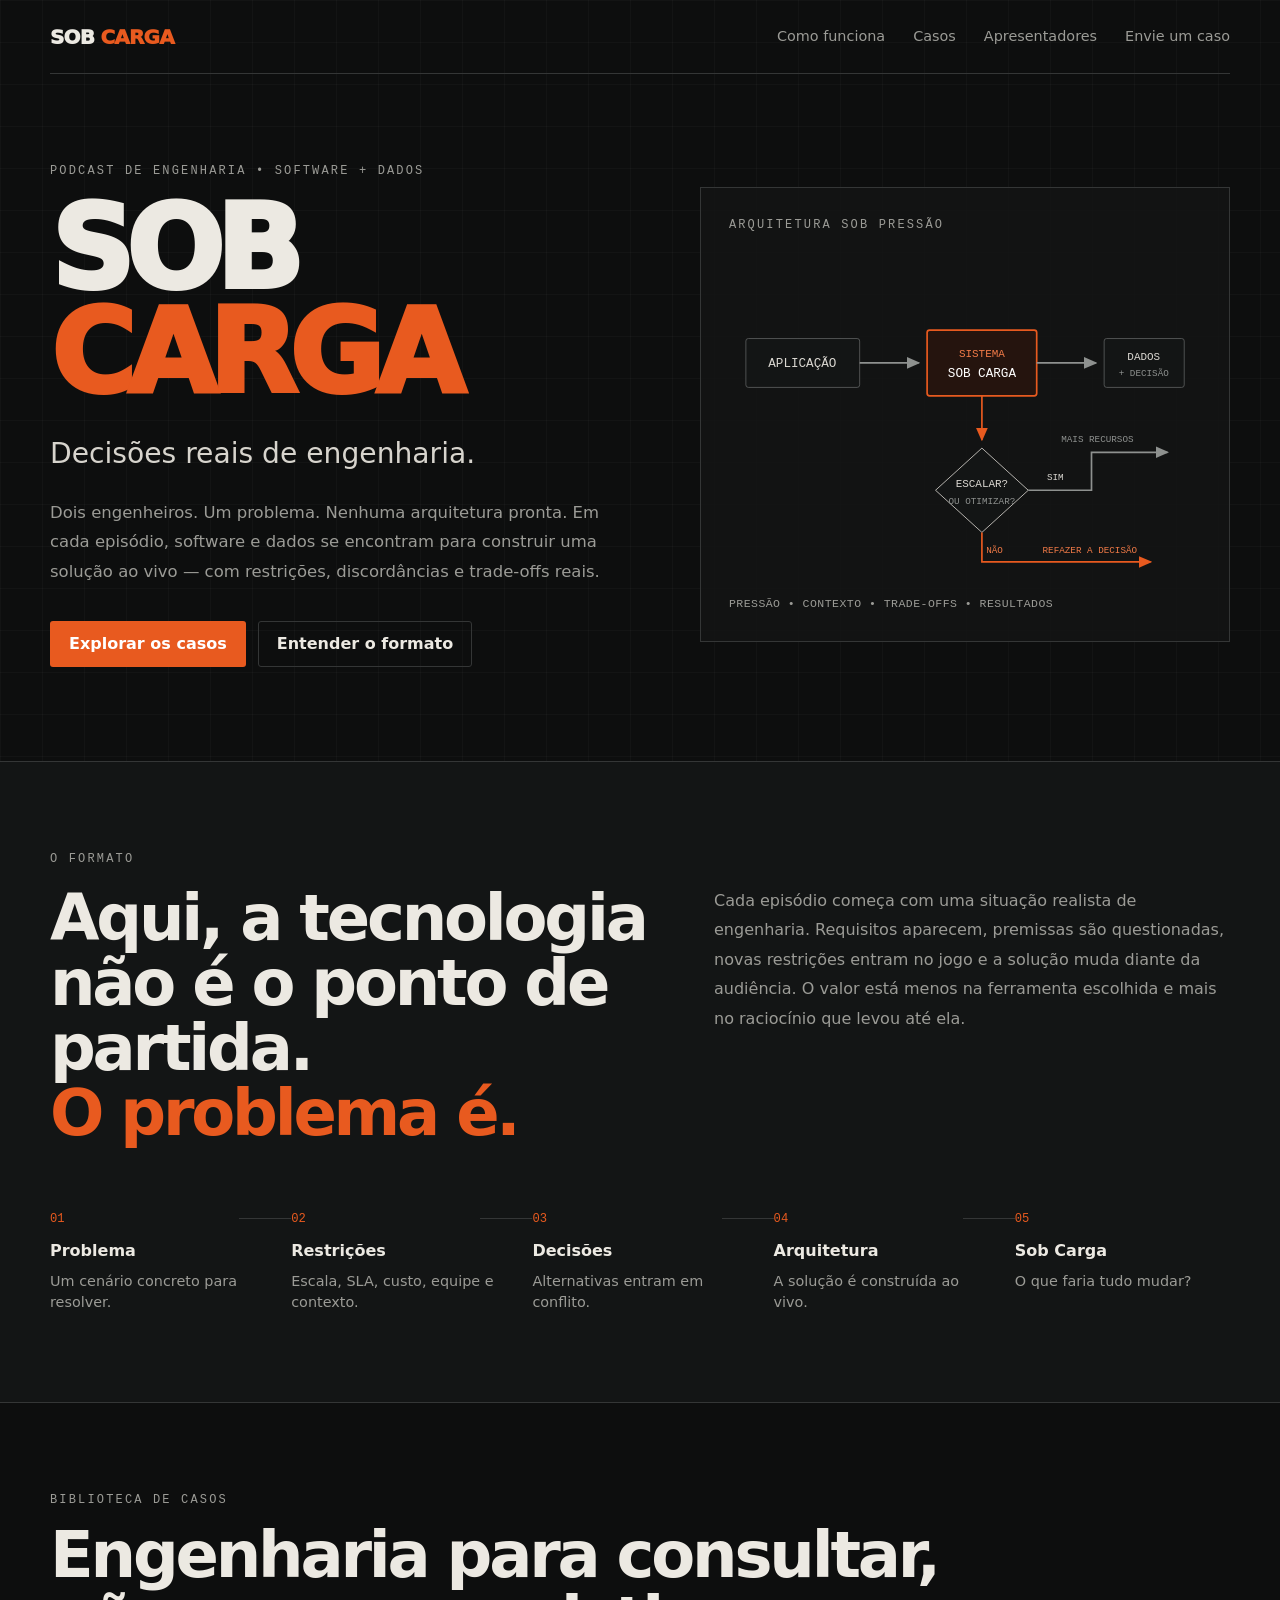
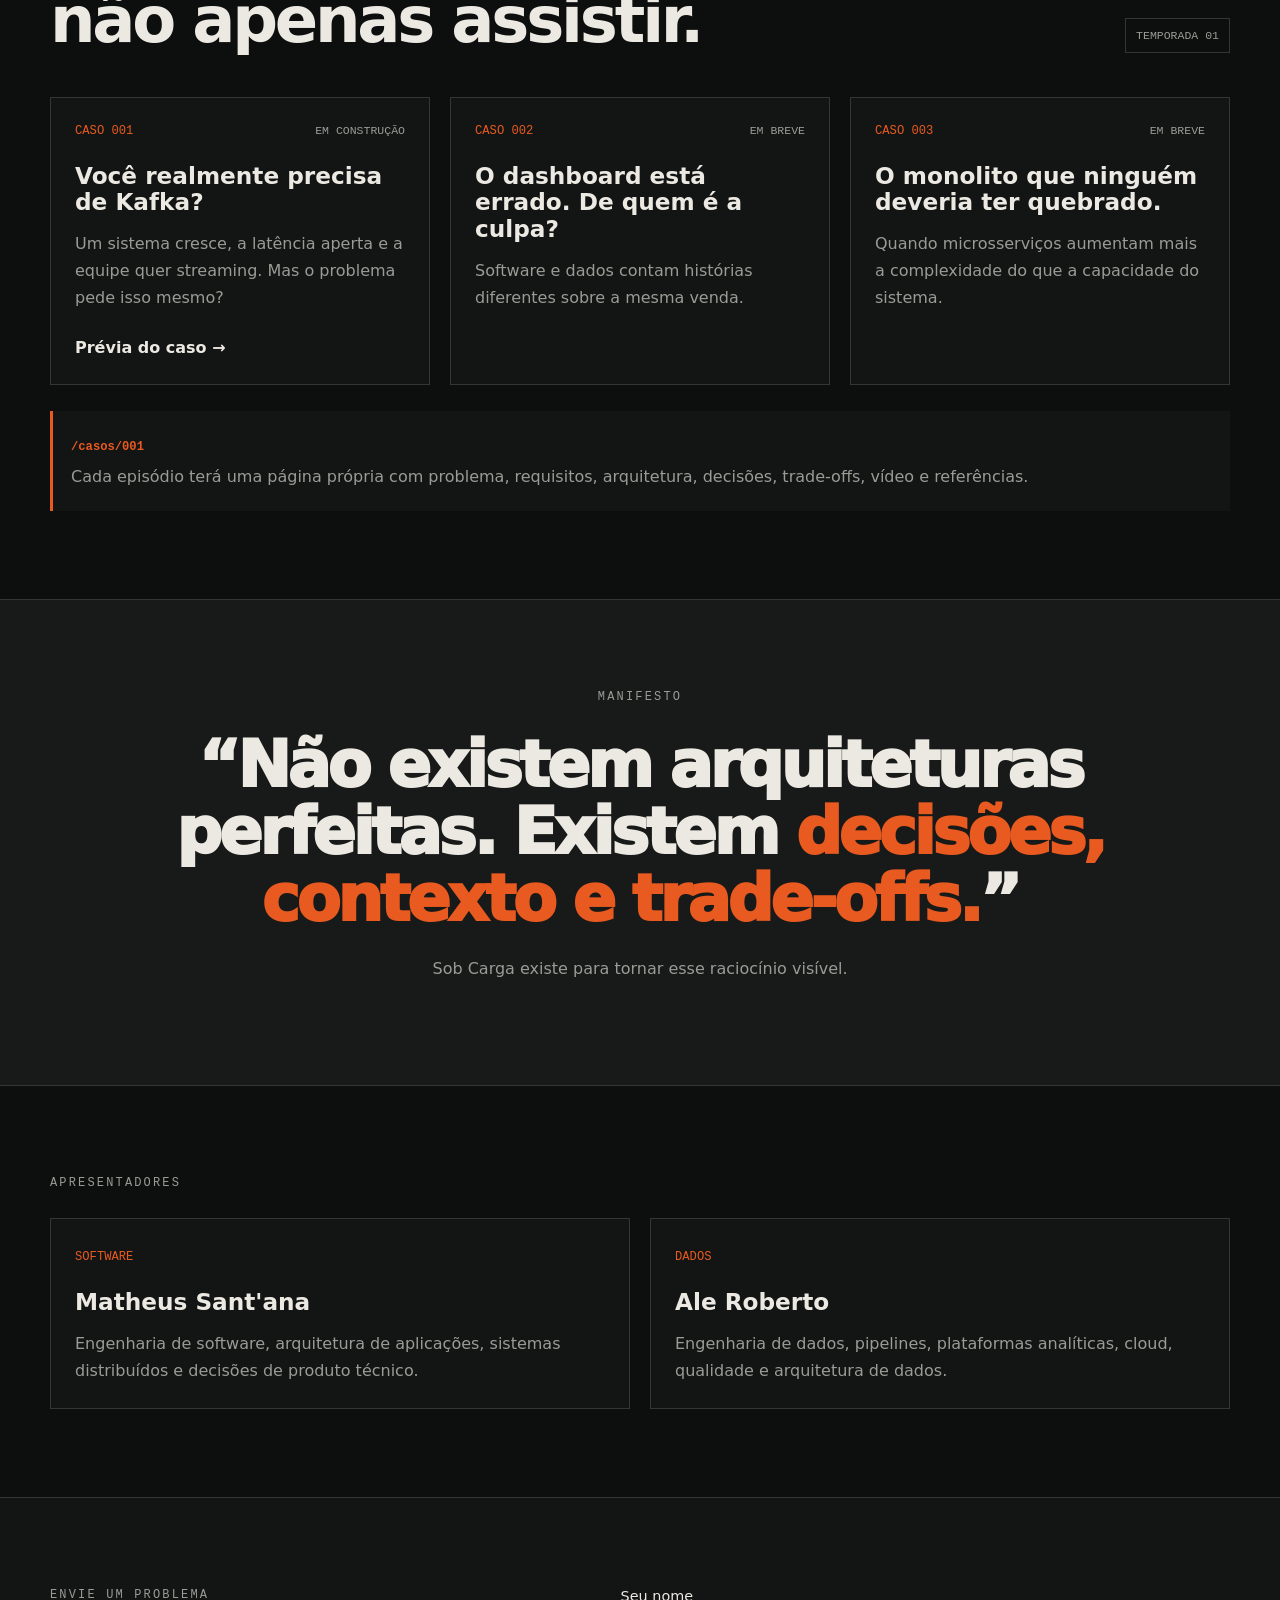
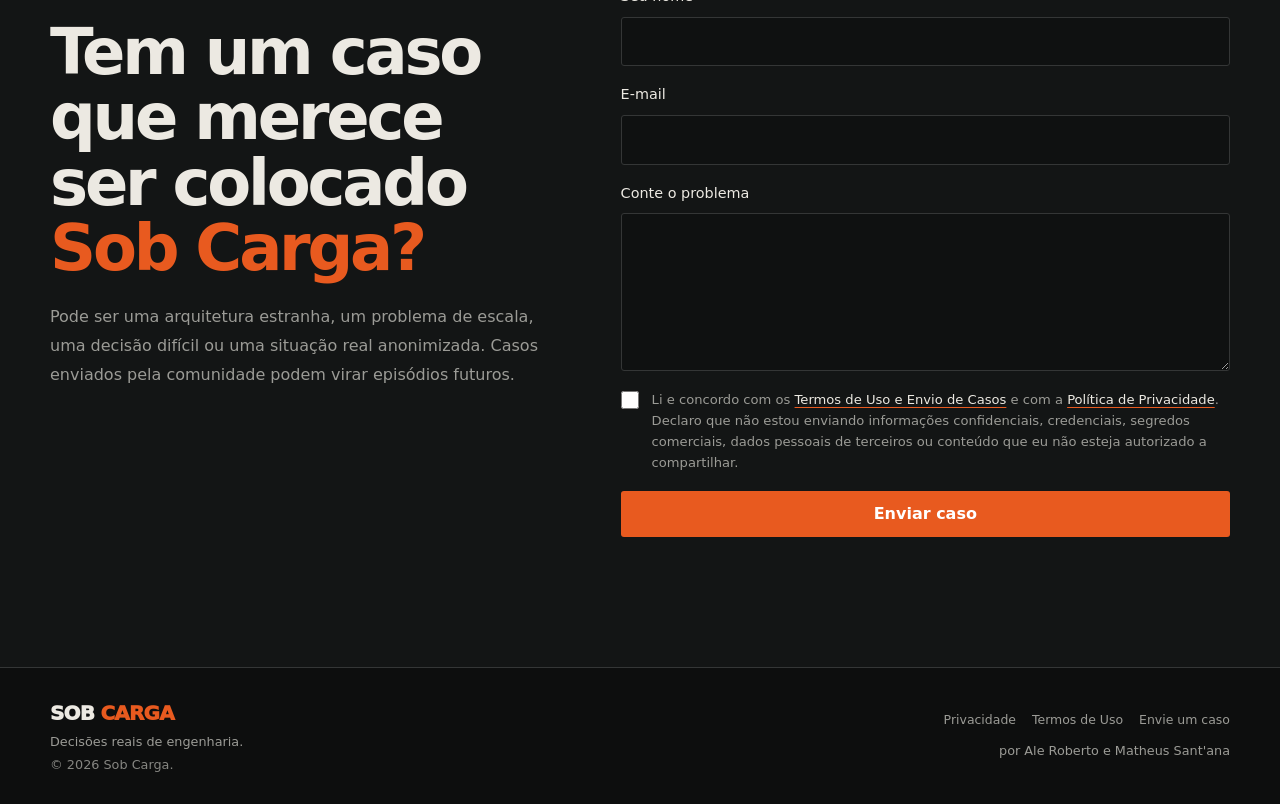
==== commit b90d2292: "Add privacy policy and terms of use" ====
--- a/index.html
+++ b/index.html
@@ -180,29 +180,36 @@
         </div>
 
         <form id="case-form"
+              class="ajax-form"
+              data-success="Caso enviado com sucesso. Obrigado por colocar esse problema Sob Carga."
               action="https://formspree.io/f/xaeygqwk"
               method="POST"
               novalidate>
           <input type="hidden" name="_subject" value="Novo caso enviado pelo site Sob Carga">
           <input type="hidden" name="origem" value="Landing page Sob Carga">
 
-          <label>
-            Seu nome
-            <input type="text" name="name" autocomplete="name" required>
+          <div class="hp-field" aria-hidden="true">
+            <label>Não preencha este campo
+              <input type="text" name="_gotcha" tabindex="-1" autocomplete="off">
+            </label>
+          </div>
+
+          <label>Seu nome<input type="text" name="name" autocomplete="name" required></label>
+          <label>E-mail<input type="email" name="email" autocomplete="email" required></label>
+          <label>Conte o problema<textarea name="case" rows="6" required></textarea></label>
+
+          <label class="legal-check">
+            <input type="checkbox" name="aceite_termos" value="sim" required>
+            <span>
+              Li e concordo com os <a href="termos/" target="_blank" rel="noopener">Termos de Uso e Envio de Casos</a>
+              e com a <a href="privacidade/" target="_blank" rel="noopener">Política de Privacidade</a>.
+              Declaro que não estou enviando informações confidenciais, credenciais, segredos comerciais,
+              dados pessoais de terceiros ou conteúdo que eu não esteja autorizado a compartilhar.
+            </span>
           </label>
 
-          <label>
-            E-mail
-            <input type="email" name="email" autocomplete="email" required>
-          </label>
-
-          <label>
-            Conte o problema
-            <textarea name="case" rows="6" required></textarea>
-          </label>
-
           <button class="btn btn-primary btn-full" type="submit">Enviar caso</button>
-          <p class="form-message" id="form-message" aria-live="polite"></p>
+          <p class="form-message" aria-live="polite"></p>
         </form>
       </div>
     </section>
@@ -210,8 +217,20 @@
 
   <footer class="site-footer">
     <div class="shell footer-inner">
-      <div><div class="brand footer-brand">SOB <span>CARGA</span></div><p>Decisões reais de engenharia.</p></div>
-      <p>por Ale Roberto e Matheus Sant'ana</p>
+      <div>
+        <div class="brand footer-brand">SOB <span>CARGA</span></div>
+        <p>Decisões reais de engenharia.</p>
+        <p class="copyright">© 2026 Sob Carga.</p>
+      </div>
+
+      <div class="footer-right">
+        <nav class="legal-links" aria-label="Links legais">
+          <a href="privacidade/">Privacidade</a>
+          <a href="termos/">Termos de Uso</a>
+          <a href="#enviar">Envie um caso</a>
+        </nav>
+        <p>por Ale Roberto e Matheus Sant'ana</p>
+      </div>
     </div>
   </footer>
 
--- a/css/style.css
+++ b/css/style.css
@@ -234,3 +234,181 @@
   .steps,.host-grid { grid-template-columns:1fr; }
   .section-heading,.footer-inner { align-items:flex-start; flex-direction:column; }
 }
+
+
+/* Legal / privacy layer */
+.hp-field {
+  position:absolute !important;
+  left:-10000px !important;
+  width:1px !important;
+  height:1px !important;
+  overflow:hidden !important;
+}
+
+.legal-check {
+  grid-template-columns:20px minmax(0,1fr);
+  align-items:start;
+  gap:11px;
+  color:var(--muted);
+  font-size:.82rem;
+  line-height:1.6;
+}
+
+.legal-check input[type="checkbox"] {
+  width:18px;
+  height:18px;
+  margin:2px 0 0;
+  accent-color:var(--orange);
+}
+
+.legal-check a,
+.legal-links a,
+.legal-copy a {
+  color:var(--text);
+  text-decoration-color:var(--orange);
+  text-underline-offset:3px;
+}
+
+.legal-check a:hover,
+.legal-links a:hover,
+.legal-copy a:hover {
+  color:var(--orange-soft);
+}
+
+.footer-right {
+  display:flex;
+  flex-direction:column;
+  align-items:flex-end;
+  gap:7px;
+}
+
+.legal-links {
+  display:flex;
+  flex-wrap:wrap;
+  justify-content:flex-end;
+  gap:16px;
+  font-size:.78rem;
+}
+
+.legal-links a {
+  color:var(--muted);
+  text-decoration:none;
+}
+
+.copyright {
+  opacity:.85;
+}
+
+.legal-page {
+  padding:72px 0 100px;
+}
+
+.legal-hero {
+  max-width:900px;
+}
+
+.legal-hero h1 {
+  margin:14px 0 0;
+  font-size:clamp(2.9rem,7vw,5.8rem);
+  line-height:.98;
+  letter-spacing:-.055em;
+}
+
+.legal-hero .lead {
+  max-width:760px;
+  margin:24px 0 0;
+  color:var(--muted);
+  font-size:1.04rem;
+  line-height:1.8;
+}
+
+.legal-meta {
+  display:flex;
+  flex-wrap:wrap;
+  gap:10px 18px;
+  margin-top:26px;
+  color:var(--muted);
+  font-family:ui-monospace,SFMono-Regular,Menlo,Monaco,Consolas,monospace;
+  font-size:.76rem;
+}
+
+.legal-copy {
+  max-width:900px;
+  margin-top:54px;
+}
+
+.legal-copy section {
+  padding:30px 0;
+  border-top:1px solid var(--line);
+}
+
+.legal-copy h2 {
+  margin:0;
+  font-size:1.5rem;
+  letter-spacing:-.025em;
+}
+
+.legal-copy h3 {
+  margin:24px 0 0;
+  font-size:1rem;
+}
+
+.legal-copy p,
+.legal-copy li {
+  color:var(--muted);
+  line-height:1.8;
+}
+
+.legal-copy p {
+  margin:12px 0 0;
+}
+
+.legal-copy ul {
+  margin:14px 0 0;
+  padding-left:22px;
+}
+
+.legal-note {
+  padding:18px 20px;
+  margin-top:18px;
+  background:var(--panel);
+  border-left:3px solid var(--orange);
+}
+
+.legal-note p {
+  margin:0;
+}
+
+.privacy-form {
+  max-width:700px;
+  margin-top:22px;
+}
+
+.privacy-form select {
+  width:100%;
+  border:1px solid var(--line);
+  border-radius:3px;
+  background:#0f1111;
+  color:var(--text);
+  padding:13px 14px;
+  outline:none;
+  font:inherit;
+}
+
+.privacy-form select:focus {
+  border-color:var(--orange);
+}
+
+@media (max-width:720px) {
+  .footer-right {
+    align-items:flex-start;
+  }
+
+  .legal-links {
+    justify-content:flex-start;
+  }
+
+  .legal-page {
+    padding:54px 0 76px;
+  }
+}
